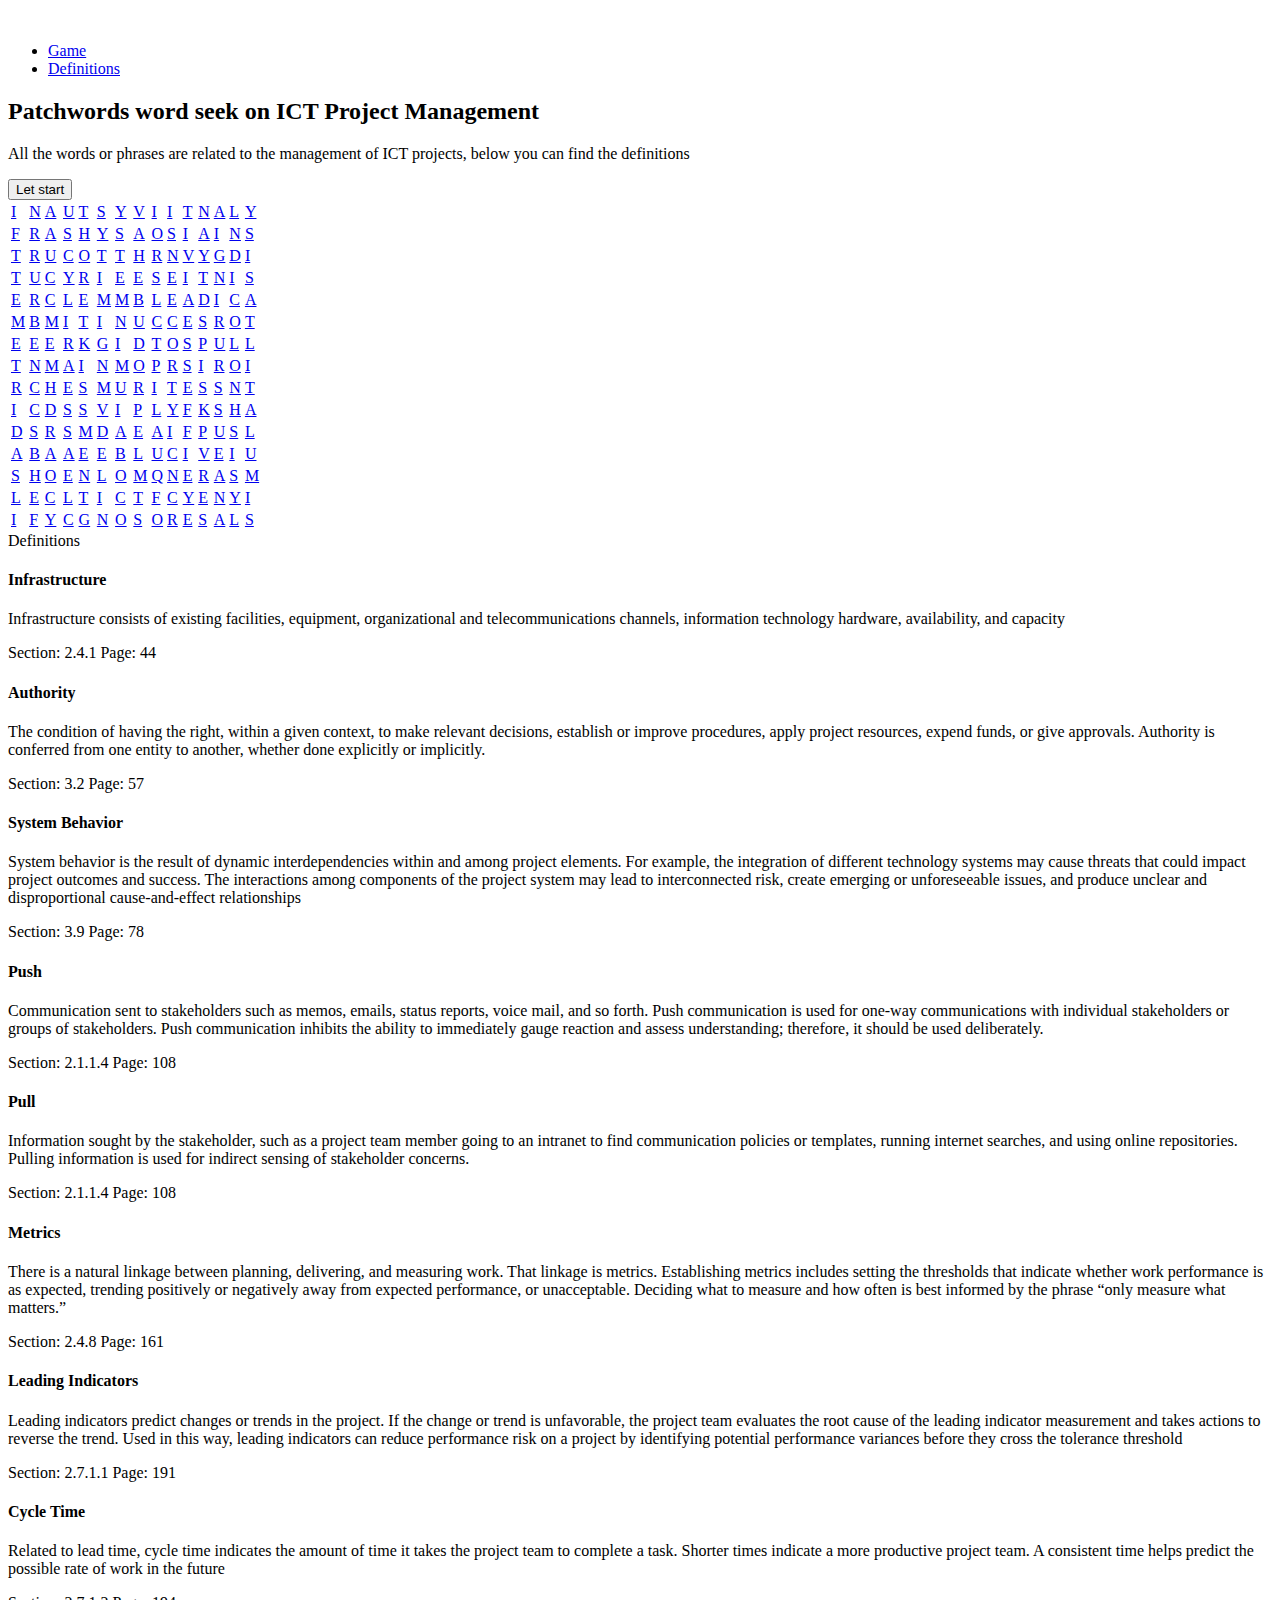
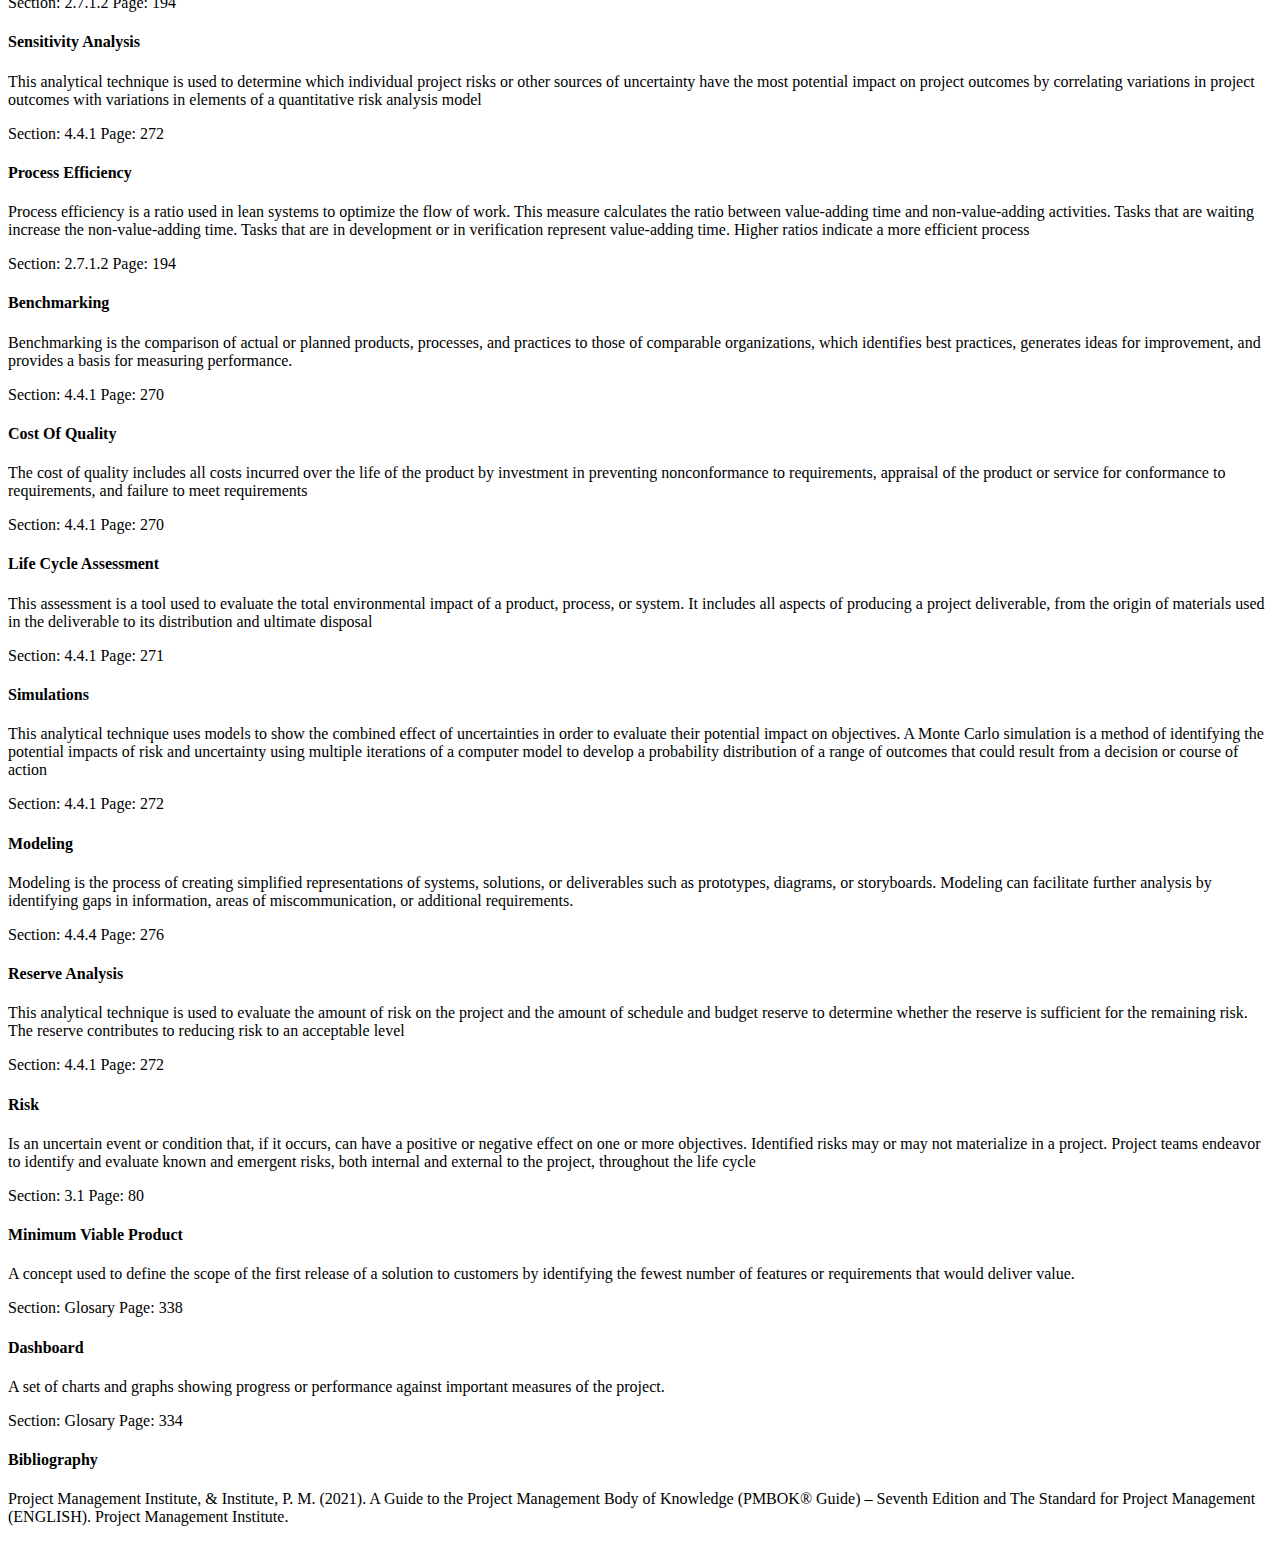
==== index.html @ 532b164f "Add files via upload" ====
<!DOCTYPE html>
<html lang="en">
<head>
    <meta charset="UTF-8">
    <meta http-equiv="X-UA-Compatible" content="IE=edge">
    <meta name="viewport" content="width=device-width, initial-scale=1.0">
    <title>Patchwords</title>
    <link rel="stylesheet" href="./css/styles.css">
    <script>
        function hoverByClass(classname,colorover,colorout="transparent"){
	    var elms=document.getElementsByClassName(classname);
        var elms_def = document.getElementsByClassName(classname+'-def');

	for(var i=0;i<elms.length;i++){
		elms[i].onmouseover = function(){
			for(var k=0;k<elms.length;k++){
				elms[k].style.backgroundColor=colorover;
			}
		};
        elms[i].onclick = function(){
			for(var k=0; k<elms_def.length;k++){
				elms_def[k].style.backgroundColor=colorover;
			}
		};
		elms[i].onmouseout = function(){
			for(var k=0;k<elms.length;k++){
				elms[k].style.backgroundColor=colorout;
			}
		};
	}
}
    </script>
</head>
<body>
    <header>
        <img class="logo" src="./multimedia/rompecabezas(1).png" alt="">
        <nav>
            <ul>
                <li><a  class="game" href="#game">Game</a></li>
                <li><a class="definitions" href="#definitionss">Definitions</a></li>
            </ul>
        </nav>
    </header>


    <h2 class="title"> Patchwords word seek on ICT Project Management</h2>
    <p class="description"> All the words or phrases are related to the management of ICT projects, below you can find the definitions</p>
    <button class="boton"> Let start</button>

    <div class="table-container">
        <a id="game"></a>
    <table class="default">
        <tr>
            <td class="infrastructure"> <a href="#infrastructure-def"> I </a></td>
            <td class="infrastructure"> <a href="#infrastructure-def"> N </a></td>
            <td class="authority"> <a href="#authority-def"> A </a></td>
            <td class="authority"> <a href="#authority-def"> U </a></td>
            <td class="authority"> <a href="#authority-def"> T </a></td>
            <td class="systembehavior"> <a href="#systembehavior-def"> S </a></td>
            <td class="systembehavior"> <a href="#systembehavior-def"> Y </a></td>
            <td class="systembehavior"> <a href="#systembehavior-def"> V </a></td>
            <td class="systembehavior"> <a href="#systembehavior-def"> I </a></td>
            <td class="sensitivityanalysis"> <a href="#sensitivityanalysis-def"> I </a></td>
            <td class="sensitivityanalysis"> <a href="#sensitivityanalysis-def"> T </a></td>
            <td class="sensitivityanalysis"> <a href="#sensitivityanalysis-def"> N </a></td>
            <td class="sensitivityanalysis"> <a href="#sensitivityanalysis-def"> A </a></td>
            <td class="sensitivityanalysis"> <a href="#sensitivityanalysis-def"> L </a></td>
            <td class="sensitivityanalysis"> <a href="#sensitivityanalysis-def"> Y </a></td>
        </tr>

        <tr>
            <td class="infrastructure"> <a href="#infrastructure-def"> F </a></td>
            <td class="infrastructure"> <a href="#infrastructure-def"> R </a></td>
            <td class="infrastructure"> <a href="#infrastructure-def"> A </a></td>
            <td class="infrastructure"> <a href="#infrastructure-def"> S </a></td>
            <td class="authority"> <a href="#authority-def"> H </a></td>
            <td class="authority"> <a href="#authority-def"> Y </a></td>
            <td class="systembehavior"> <a href="#systembehavior-def"> S </a></td>
            <td class="systembehavior"> <a href="#systembehavior-def"> A </a></td>
            <td class="systembehavior"> <a href="#systembehavior-def"> O </a></td>
            <td class="sensitivityanalysis"> <a href="#sensitivityanalysis-def"> S </a></td>
            <td class="sensitivityanalysis"> <a href="#sensitivityanalysis-def"> I </a></td>
            <td class="sensitivityanalysis"> <a href="#sensitivityanalysis-def"> A </a></td>
            <td class="leadingindicators"> <a href="#leadingindicators-def"> I </a></td>
            <td class="leadingindicators"> <a href="#leadingindicators-def"> N </a></td>
            <td class="sensitivityanalysis"> <a href="#sensitivityanalysis-def"> S </a></td>
        </tr>
        <tr>
            <td class="infrastructure"> <a href="#infrastructure-def"> T </a></td>
            <td class="infrastructure"> <a href="#infrastructure-def"> R </a></td>
            <td class="infrastructure"> <a href="#infrastructure-def"> U </a></td>
            <td class="infrastructure"> <a href="#infrastructure-def"> C </a></td>
            <td class="authority"> <a href="#authority-def"> O </a></td>
            <td class="authority"> <a href="#authority-def"> T </a></td>
            <td class="systembehavior"> <a href="#systembehavior-def"> T </a></td>
            <td class="systembehavior"> <a href="#systembehavior-def"> H </a></td>
            <td class="systembehavior"> <a href="#systembehavior-def"> R </a></td>
            <td class="sensitivityanalysis"> <a href="#sensitivityanalysis-def"> N </a></td>
            <td class="sensitivityanalysis"> <a href="#sensitivityanalysis-def"> V </a></td>
            <td class="sensitivityanalysis"> <a href="#sensitivityanalysis-def"> Y </a></td>
            <td class="leadingindicators"> <a href="#leadingindicators-def"> G </a></td>
            <td class="leadingindicators"> <a href="#leadingindicators-def"> D </a></td>
            <td class="sensitivityanalysis"> <a href="#sensitivityanalysis-def"> I </a></td>
        </tr>
        <tr>
            <td class="infrastructure"> <a href="#infrastructure-def"> T </a></td>
            <td class="infrastructure"> <a href="#infrastructure-def"> U </a></td>
            <td class="cycletime"> <a href="#cycletime-def"> C </a></td>
            <td class="cycletime"> <a href="#cycletime-def"> Y </a></td>
            <td class="authority"> <a href="#authority-def"> R </a></td>
            <td class="authority"> <a href="#authority-def"> I </a></td>
            <td class="systembehavior"> <a href="#systembehavior-def"> E </a></td>
            <td class="systembehavior"> <a href="#systembehavior-def"> E </a></td>
            <td class="sensitivityanalysis"> <a href="#sensitivityanalysis-def"> S </a></td>
            <td class="sensitivityanalysis"> <a href="#sensitivityanalysis-def"> E </a></td>
            <td class="sensitivityanalysis"> <a href="#sensitivityanalysis-def"> I </a></td>
            <td class="sensitivityanalysis"> <a href="#sensitivityanalysis-def"> T </a></td>
            <td class="leadingindicators"> <a href="#leadingindicators-def"> N </a></td>
            <td class="leadingindicators"> <a href="#leadingindicators-def"> I </a></td>
            <td class="sensitivityanalysis"> <a href="#sensitivityanalysis-def"> S </a></td>
        </tr>
        <tr>
            <td class="infrastructure"> <a href="#infrastructure-def"> E </a></td>
            <td class="infrastructure"> <a href="#infrastructure-def"> R </a></td>
            <td class="cycletime"> <a href="#cycletime-def"> C </a></td>
            <td class="cycletime"> <a href="#cycletime-def"> L </a></td>
            <td class="cycletime"> <a href="#cycletime-def"> E </a></td>
            <td class="minimumviableproduct"> <a href="#minimumviableproduct-def"> M </a></td>
            <td class="systembehavior"> <a href="#systembehavior-def"> M </a></td>
            <td class="systembehavior"> <a href="#systembehavior-def"> B </a></td>
            <td class="leadingindicators"> <a href="#leadingindicators-def"> L </a></td>
            <td class="leadingindicators"> <a href="#leadingindicators-def"> E </a></td>
            <td class="leadingindicators"> <a href="#leadingindicators-def"> A </a></td>
            <td class="leadingindicators"> <a href="#leadingindicators-def"> D </a></td>
            <td class="leadingindicators"> <a href="#leadingindicators-def"> I </a></td>
            <td class="leadingindicators"> <a href="#leadingindicators-def"> C </a></td>
            <td class="leadingindicators"> <a href="#leadingindicators-def"> A </a></td>
        </tr>
        <tr>
            <td class="metrics"> <a href="#metrics-def"> M </a></td>
            <td class="benchmarking"> <a href="#benchmarking-def"> B </a></td>
            <td class="cycletime"> <a href="#cycletime-def"> M </a></td>
            <td class="cycletime"> <a href="#cycletime-def"> I </a></td>
            <td class="cycletime"> <a href="#cycletime-def"> T </a></td>
            <td class="minimumviableproduct"> <a href="#minimumviableproduct-def"> I </a></td>
            <td class="minimumviableproduct"> <a href="#minimumviableproduct-def"> N </a></td>
            <td class="minimumviableproduct"> <a href="#minimumviableproduct-def"> U </a></td>
            <td class="minimumviableproduct"> <a href="#minimumviableproduct-def"> C </a></td>
            <td class="processefficiency"> <a href="#leadingindicators-def"> C </a></td>
            <td class="processefficiency"> <a href="#leadingindicators-def"> E </a></td>
            <td class="leadingindicators"> <a href="#leadingindicators-def"> S </a></td>
            <td class="leadingindicators"> <a href="#leadingindicators-def"> R </a></td>
            <td class="leadingindicators"> <a href="#leadingindicators-def"> O </a></td>
            <td class="leadingindicators"> <a href="#leadingindicators-def"> T </a></td>
        </tr>
        <tr>
            <td class="metrics"> <a href="#metrics-def"> E </a></td>
            <td class="benchmarking"> <a href="#benchmarking-def"> E </a></td>
            <td class="cycletime"> <a href="#cycletime-def"> E </a></td>
            <td class="benchmarking"> <a href="#benchmarking-def"> R </a></td>
            <td class="benchmarking"> <a href="#benchmarking-def"> K </a></td>
            <td class="benchmarking"> <a href="#benchmarking-def"> G </a></td>
            <td class="minimumviableproduct"> <a href="#minimumviableproduct-def"> I </a></td>
            <td class="minimumviableproduct"> <a href="#minimumviableproduct-def"> D </a></td>
            <td class="minimumviableproduct"> <a href="#minimumviableproduct-def"> T </a></td>
            <td class="processefficiency"> <a href="#processefficiency-def"> O </a></td>
            <td class="processefficiency"> <a href="#processefficiency-def"> S </a></td>
            <td class="pull"> <a href="#pull-def"> P </a></td>
            <td class="pull"> <a href="#pull-def"> U </a></td>
            <td class="pull"> <a href="#pull-def"> L </a></td>
            <td class="pull"> <a href="#pull-def"> L </a></td>
        </tr>
        <tr>
            <td class="metrics"> <a href="#metrics-def"> T </a></td>
            <td class="benchmarking"> <a href="#benchmarking-def"> N </a></td>
            <td class="benchmarking"> <a href="#benchmarking-def"> M </a></td>
            <td class="benchmarking"> <a href="#benchmarking-def"> A </a></td>
            <td class="benchmarking"> <a href="#benchmarking-def"> I </a></td>
            <td class="benchmarking"> <a href="#benchmarking-def"> N </a></td>
            <td class="minimumviableproduct"> <a href="#minimumviableproduct-def"> M </a></td>
            <td class="minimumviableproduct"> <a href="#minimumviableproduct-def"> O </a></td>
            <td class="processefficiency"> <a href="#processefficiency-def"> P </a></td>
            <td class="processefficiency"> <a href="#processefficiency-def"> R </a></td>
            <td class="processefficiency"> <a href="#processefficiency-def"> S </a></td>
            <td class="risk"> <a href="#risk-def"> I </a></td>
            <td class="risk"> <a href="#risk-def"> R </a></td>
            <td class="simulations"> <a href="#simulations-def"> O </a></td>
            <td class="simulations"> <a href="#simulations-def"> I </a></td>
        </tr>
        <tr>
            <td class="metrics"> <a href="#metrics-def"> R </a></td>
            <td class="benchmarking"> <a href="#benchmarking-def"> C </a></td>
            <td class="benchmarking"> <a href="#benchmarking-def"> H </a></td>
            <td class="lifecycleassessment"> <a href="#lifecycleassessment-def"> E </a></td>
            <td class="lifecycleassessment"> <a href="#lifecycleassessment-def"> S </a></td>
            <td class="minimumviableproduct"> <a href="#minimumviableproduct-def"> M </a></td>
            <td class="minimumviableproduct"> <a href="#minimumviableproduct-def"> U </a></td>
            <td class="minimumviableproduct"> <a href="#minimumviableproduct-def"> R </a></td>
            <td class="costofquality"> <a href="#costofquality-def"> I </a></td>
            <td class="costofquality"> <a href="#costofquality-def"> T </a></td>
            <td class="processefficiency"> <a href="#processefficiency-def"> E </a></td>
            <td class="risk"> <a href="#risk-def"> S </a></td>
            <td class="simulations"> <a href="#simulations-def"> S </a></td>
            <td class="simulations"> <a href="#simulations-def"> N </a></td>
            <td class="simulations"> <a href="#simulations-def"> T </a></td>
        </tr>
        <tr>
            <td class="metrics"> <a href="#metrics-def"> I </a></td>
            <td class="metrics"> <a href="#metrics-def"> C </a></td>
            <td class="dashboard"> <a href="#dashboard-def"> D </a></td>
            <td class="lifecycleassessment"> <a href="#lifecycleassessment-def"> S </a></td>
            <td class="lifecycleassessment"> <a href="#lifecycleassessment-def"> S </a></td>
            <td class="minimumviableproduct"> <a href="#minimumviableproduct-def"> V </a></td>
            <td class="minimumviableproduct"> <a href="#minimumviableproduct-def"> I </a></td>
            <td class="minimumviableproduct"> <a href="#minimumviableproduct-def"> P </a></td>
            <td class="costofquality"> <a href="#costofquality-def"> L </a></td>
            <td class="costofquality"> <a href="#costofquality-def"> Y </a></td>
            <td class="processefficiency"> <a href="#processefficiency-def"> F </a></td>
            <td class="risk"> <a href="#risk-def"> K </a></td>
            <td class="push"> <a href="#push-def"> S </a></td>
            <td class="push"> <a href="#push-def"> H </a></td>
            <td class="simulations"> <a href="#simulations-def"> A </a></td>
        </tr>
        <tr>
            <td class="dashboard"> <a href="#dashboard-def"> D </a></td>
            <td class="metrics"> <a href="#metrics-def"> S </a></td>
            <td class="dashboard"> <a href="#dashboard-def"> R </a></td>
            <td class="lifecycleassessment"> <a href="#lifecycleassessment-def"> S </a></td>
            <td class="lifecycleassessment"> <a href="#lifecycleassessment-def"> M </a></td>
            <td class="modeling"> <a href="#modeling-def"> D </a></td>
            <td class="minimumviableproduct"> <a href="#minimumviableproduct-def"> A </a></td>
            <td class="minimumviableproduct"> <a href="#minimumviableproduct-def"> E </a></td>
            <td class="costofquality"> <a href="#costofquality-def"> A </a></td>
            <td class="processefficiency"> <a href="#processefficiency-def"> I </a></td>
            <td class="processefficiency"> <a href="#processefficiency-def"> F </a></td>
            <td class="push"> <a href="#push-def"> P </a></td>
            <td class="push"> <a href="#push-def"> U </a></td>
            <td class="reserveanalysis"> <a href="#reserveanalysis-def"> S </a></td>
            <td class="simulations"> <a href="#simulations-def"> L </a></td>
        </tr>
        <tr>
            <td class="dashboard"> <a href="#dashboard-def"> A </a></td>
            <td class="dashboard"> <a href="#dashboard-def"> B </a></td>
            <td class="dashboard"> <a href="#dashboard-def"> A </a></td>
            <td class="lifecycleassessment"> <a href="#lifecycleassessment-def"> A </a></td>
            <td class="lifecycleassessment"> <a href="#lifecycleassessment-def"> E </a></td>
            <td class="modeling"> <a href="#modeling-def"> E </a></td>
            <td class="minimumviableproduct"> <a href="#minimumviableproduct-def"> B </a></td>
            <td class="minimumviableproduct"> <a href="#minimumviableproduct-def"> L </a></td>
            <td class="costofquality"> <a href="#costofquality-def"> U </a></td>
            <td class="processefficiency"> <a href="#processefficiency-def"> C </a></td>
            <td class="processefficiency"> <a href="#processefficiency-def"> I </a></td>
            <td class="reserveanalysis"> <a href="#reserveanalysis-def"> V </a></td>
            <td class="reserveanalysis"> <a href="#reserveanalysis-def"> E </a></td>
            <td class="reserveanalysis"> <a href="#reserveanalysis-def"> I </a></td>
            <td class="simulations"> <a href="#simulations-def"> U </a></td>
        </tr>
        <tr>
            <td class="dashboard"> <a href="#dashboard-def"> S </a></td>
            <td class="dashboard"> <a href="#dashboard-def"> H </a></td>
            <td class="dashboard"> <a href="#dashboard-def"> O </a></td>
            <td class="lifecycleassessment"> <a href="#lifecycleassessment-def"> E </a></td>
            <td class="lifecycleassessment"> <a href="#lifecycleassessment-def"> N </a></td>
            <td class="modeling"> <a href="#modeling-def"> L </a></td>
            <td class="modeling"> <a href="#modeling-def"> O </a></td>
            <td class="modeling"> <a href="#modeling-def"> M </a></td>
            <td class="costofquality"> <a href="#costofquality-def"> Q </a></td>
            <td class="processefficiency"> <a href="#processefficiency-def"> N </a></td>
            <td class="processefficiency"> <a href="#processefficiency-def"> E </a></td>
            <td class="reserveanalysis"> <a href="#reserveanalysis-def"> R </a></td>
            <td class="reserveanalysis"> <a href="#reserveanalysis-def"> A </a></td>
            <td class="reserveanalysis"> <a href="#reserveanalysis-def"> S </a></td>
            <td class="simulations"> <a href="#simulations-def"> M </a></td>
        </tr>
        <tr>
            <td class="lifecycleassessment"> <a href="#lifecycleassessment-def"> L </a></td>
            <td class="lifecycleassessment"> <a href="#lifecycleassessment-def"> E </a></td>
            <td class="lifecycleassessment"> <a href="#lifecycleassessment-def"> C </a></td>
            <td class="lifecycleassessment"> <a href="#lifecycleassessment-def"> L </a></td>
            <td class="lifecycleassessment"> <a href="#lifecycleassessment-def"> T </a></td>
            <td class="modeling"> <a href="#modeling-def"> I </a></td>
            <td class="costofquality"> <a href="#costofquality-def"> C </a></td>
            <td class="costofquality"> <a href="#costofquality-def"> T </a></td>
            <td class="costofquality"> <a href="#costofquality-def"> F </a></td>
            <td class="processefficiency"> <a href="#processefficiency-def"> C </a></td>
            <td class="processefficiency"> <a href="#processefficiency-def"> Y </a></td>
            <td class="reserveanalysis"> <a href="#reserveanalysis-def"> E </a></td>
            <td class="reserveanalysis"> <a href="#reserveanalysis-def"> N </a></td>
            <td class="reserveanalysis"> <a href="#reserveanalysis-def"> Y </a></td>
            <td class="simulations"> <a href="#simulations-def"> I </a></td>
        </tr>
        <tr>
            <td class="lifecycleassessment"> <a href="#lifecycleassessment-def"> I </a></td>
            <td class="lifecycleassessment"> <a href="#lifecycleassessment-def"> F </a></td>
            <td class="lifecycleassessment"> <a href="#lifecycleassessment-def"> Y </a></td>
            <td class="lifecycleassessment"> <a href="#lifecycleassessment-def"> C </a></td>
            <td class="modeling"> <a href="#modeling-def"> G </a></td>
            <td class="modeling"> <a href="#modeling-def"> N </a></td>
            <td class="costofquality"> <a href="#costofquality-def"> O </a></td>
            <td class="costofquality"> <a href="#costofquality-def"> S </a></td>
            <td class="costofquality"> <a href="#costofquality-def"> O </a></td>
            <td class="reserveanalysis"> <a href="#reserveanalysis-def"> R </a></td>
            <td class="reserveanalysis"> <a href="#reserveanalysis-def"> E </a></td>
            <td class="reserveanalysis"> <a href="#reserveanalysis-def"> S </a></td>
            <td class="reserveanalysis"> <a href="#reserveanalysis-def"> A </a></td>
            <td class="reserveanalysis"> <a href="#reserveanalysis-def"> L </a></td>
            <td class="simulations"> <a href="#simulations-def"> S </a></td>
        </tr>

    </table>
</div>


    <div>
        <a id= "definitionss" class="enunciado"> Definitions</a>
    </div>

    <div class="definiciones1">
        <div class="infrastructure-def">
            <a id="infrastructure-def">
                <h4> Infrastructure</h4>
                <p>
                    Infrastructure consists of existing facilities, equipment, organizational and 
                    telecommunications channels, information technology hardware, availability, and capacity
                </p>

                <p class="section"> Section: 2.4.1 Page: 44</p>
            </a>
        </div>
        <div class="authority-def">
            <a id="authority-def">
                <h4>Authority</h4>
                <p>
                    The condition of having the right, within a given context, to make relevant 
                    decisions, establish or improve procedures, apply project resources, expend funds, or 
                    give approvals. Authority is conferred from one entity to another, whether done explicitly 
                    or implicitly.
                </p>
                <p class="section"> Section: 3.2 Page: 57</p>
            </a>
        </div>
        <div class="systembehavior-def">
            <a id="systembehavior-def">
                <h4>System Behavior</h4>
                <p>
                    System behavior is the result of dynamic interdependencies within 
                    and among project elements. For example, the integration of different technology systems 
                    may cause threats that could impact project outcomes and success. The interactions 
                    among components of the project system may lead to interconnected risk, create emerging 
                    or unforeseeable issues, and produce unclear and disproportional cause-and-effect 
                    relationships   
                </p>
                <p class="section"> Section: 3.9 Page: 78</p>
            </a>
        </div>
        <div class="push-def">
            <a id="push-def">
                <h4>Push</h4>
                <p>
                    Communication sent to stakeholders such as memos, emails, status reports, 
voice mail, and so forth. Push communication is used for one-way communications with 
individual stakeholders or groups of stakeholders. Push communication inhibits the ability 
to immediately gauge reaction and assess understanding; therefore, it should be used 
deliberately.
                </p>
                <p class="section"> Section: 2.1.1.4 Page: 108</p>
            </a>
        </div>
        <div class="pull-def">
            <a id="pull-def">
                <h4>Pull</h4>
                <p>
                    Information sought by the stakeholder, such as a project team member going to an 
intranet to find communication policies or templates, running internet searches, and using 
online repositories. Pulling information is used for indirect sensing of stakeholder concerns.

                </p>
                <p class="section"> Section: 2.1.1.4 Page: 108</p>
            </a>
        </div>
        <div class="metrics-def">
            <a  id="metrics-def">
                <h4>Metrics</h4>
                <p>
                    There is a natural linkage between planning, delivering, and measuring work. That linkage is 
metrics. Establishing metrics includes setting the thresholds that indicate whether work performance 
is as expected, trending positively or negatively away from expected performance, or unacceptable. 
Deciding what to measure and how often is best informed by the phrase “only measure what matters.”
                </p>
                <p class="section"> Section: 2.4.8 Page: 161</p>
            </a>
        </div>
        <div class="leadingindicators-def">
            <a id="leadingindicators-def">
                <h4>Leading Indicators</h4>
                <p>
                    Leading indicators predict changes or trends in the project. If the 
                    change or trend is unfavorable, the project team evaluates the root cause of the leading 
                    indicator measurement and takes actions to reverse the trend. Used in this way, leading 
                    indicators can reduce performance risk on a project by identifying potential performance 
                    variances before they cross the tolerance threshold
                </p>
                <p class="section"> Section: 2.7.1.1 Page: 191</p>
            </a>
        </div>
        <div class="cycletime-def">
            <a id="cycletime-def">
                <h4>Cycle Time</h4>
                <p>
                    Related to lead time, cycle time indicates the amount of time it takes the 
                    project team to complete a task. Shorter times indicate a more productive project team. 
                    A consistent time helps predict the possible rate of work in the future
                
                </p>
                <p class="section"> Section: 2.7.1.2 Page: 194</p>
            </a>
        </div>

        <div class="sensitivityanalysis-def">
            <a id="sensitivityanalysis-def">
                <h4>Sensitivity Analysis</h4>
                <p>
                    This analytical technique is used to determine which individual project 
                    risks or other sources of uncertainty have the most potential impact on project outcomes by 
                    correlating variations in project outcomes with variations in elements of a quantitative risk 
                    analysis model
                </p>
                <p class="section"> Section: 4.4.1 Page: 272</p>
            </a>
        </div>
    </div>






    <div class="definiciones2">
        <div class="processefficiency-def">
            <a id="processefficiency-def">
                <h4> Process Efficiency</h4>
                <p> 
                    Process efficiency is a ratio used in lean systems to optimize the flow 
                    of work. This measure calculates the ratio between value-adding time and non-value-adding 
                    activities. Tasks that are waiting increase the non-value-adding time. Tasks that are in 
                    development or in verification represent value-adding time. Higher ratios indicate a more 
                    efficient process
                    
                </p>
                <p class="section"> Section: 2.7.1.2 Page: 194</p>
            </a>
        </div>
        <div class="benchmarking-def">
            <a id="benchmarking-def">
                <h4>Benchmarking</h4>
                <p>
                    Benchmarking is the comparison of actual or planned products, processes, 
                    and practices to those of comparable organizations, which identifies best practices, 
                    generates ideas for improvement, and provides a basis for measuring performance.
                </p>
                <p class="section"> Section: 4.4.1 Page: 270</p>
            </a>
        </div>
        <div class="costofquality-def">
            <a id="costofquality-def">
                <h4>Cost Of Quality</h4>
                <p>
                    The cost of quality includes all costs incurred over the life of the product 
                    by investment in preventing nonconformance to requirements, appraisal of the product or 
                    service for conformance to requirements, and failure to meet requirements 
                </p>
                <p class="section"> Section: 4.4.1 Page: 270</p>
            </a>
        </div>
        <div class="lifecycleassessment-def">
            <a id="lifecycleassessment-def">
                <h4>Life Cycle Assessment</h4>
                <p>
                    This assessment is a tool used to evaluate the total environmental 
                    impact of a product, process, or system. It includes all aspects of producing a project 
                    deliverable, from the origin of materials used in the deliverable to its distribution and 
                    ultimate disposal

                </p>
                <p class="section"> Section: 4.4.1 Page: 271</p>
            </a>
        </div>
        <div class="simulations-def">
            <a id="simulations-def">
                <h4>Simulations</h4>
                <p>
                    This analytical technique uses models to show the combined effect of 
                    uncertainties in order to evaluate their potential impact on objectives. A Monte Carlo 
                    simulation is a method of identifying the potential impacts of risk and uncertainty using 
                    multiple iterations of a computer model to develop a probability distribution of a range of 
                    outcomes that could result from a decision or course of action

                </p>
                <p class="section"> Section: 4.4.1 Page: 272</p>
            </a>
        </div>
        <div class="modeling-def">
            <a id="modeling-def">
                <h4>Modeling</h4>
                <p> 
                    Modeling is the process of creating simplified representations of systems, 
                    solutions, or deliverables such as prototypes, diagrams, or storyboards. Modeling can 
                    facilitate further analysis by identifying gaps in information, areas of miscommunication, 
                    or additional requirements.
                
                </p>
                <p class="section"> Section: 4.4.4 Page: 276</p>
            </a>
        </div>
        <div class="reserveanalysis-def">
            <a id="reserveanalysis-def">
                <h4>Reserve Analysis</h4>
                <p>
                    This analytical technique is used to evaluate the amount of risk on 
                    the project and the amount of schedule and budget reserve to determine whether the 
                    reserve is sufficient for the remaining risk. The reserve contributes to reducing risk to an 
                    acceptable level

                </p>
                <p class="section"> Section: 4.4.1 Page: 272</p>
            </a>
        </div>
        <div class="risk-def">
            <a id="risk-def">
                <h4>Risk</h4>
                <p>
                    Is an uncertain event or condition that, if it occurs, can have a positive or negative effect 
                    on one or more objectives. Identified risks may or may not materialize in a project. Project teams 
                    endeavor to identify and evaluate known and emergent risks, both internal and external to the 
                    project, throughout the life cycle
                </p>
                <p class="section"> Section: 3.1 Page: 80</p>
            </a>
        </div>

        <div class="minimumviableproduct-def">
            <a id="minimumviableproduct-def">
                <h4>Minimum Viable Product</h4>
                <p>
                    A concept used to define the scope of the first release of a solution 
                    to customers by identifying the fewest number of features or requirements that would deliver value.
                </p>
                <p class="section"> Section: Glosary Page: 338</p>
            </a>
        </div>

        
        <div class="dashboard-def">
            <a id="dashboard-def">
                <h4>Dashboard</h4>
                <p>
                    A set of charts and graphs showing progress or performance against important 
                    measures of the project.
                </p>
                <p class="section"> Section: Glosary Page: 334</p>
            </a>
        </div>

    <div>
        <h4 class="bibliography">Bibliography</h4>
        <p class="bibliography2">
            Project Management Institute, & Institute, P. M. (2021). A Guide to the Project Management Body of Knowledge (PMBOK® Guide) – Seventh Edition and The Standard for Project Management (ENGLISH). Project Management Institute.
            
        </p>
    </div>
    </div>

</body>

<script>
    hoverByClass("infrastructure","#d283d6");
    hoverByClass("authority","#ff8787");
    hoverByClass("systembehavior","#FFB148");
    hoverByClass("push","#FF6F48");
    hoverByClass("pull","#C748FF");
    hoverByClass("metrics","#FF83B0");
    hoverByClass("leadingindicators","#FF6868");
    hoverByClass("cycletime","#CD8CFF");
    hoverByClass("processefficiency","#FF4BAC");
    hoverByClass("benchmarking","#FF992B");
    hoverByClass("costofquality","#D900D8");
    hoverByClass("lifecycleassessment","#FF976D");
    hoverByClass("simulations","#FF6D6D");
    hoverByClass("risk","#D34DFF");
    hoverByClass("sensitivityanalysis","#FFB427");
    hoverByClass("minimumviableproduct","#FF7171");
    hoverByClass("dashboard","#9C4DFF");
    hoverByClass("reserveanalysis","#FFAB57");
    hoverByClass("modeling","#F271FF");
    
</script>
</html>
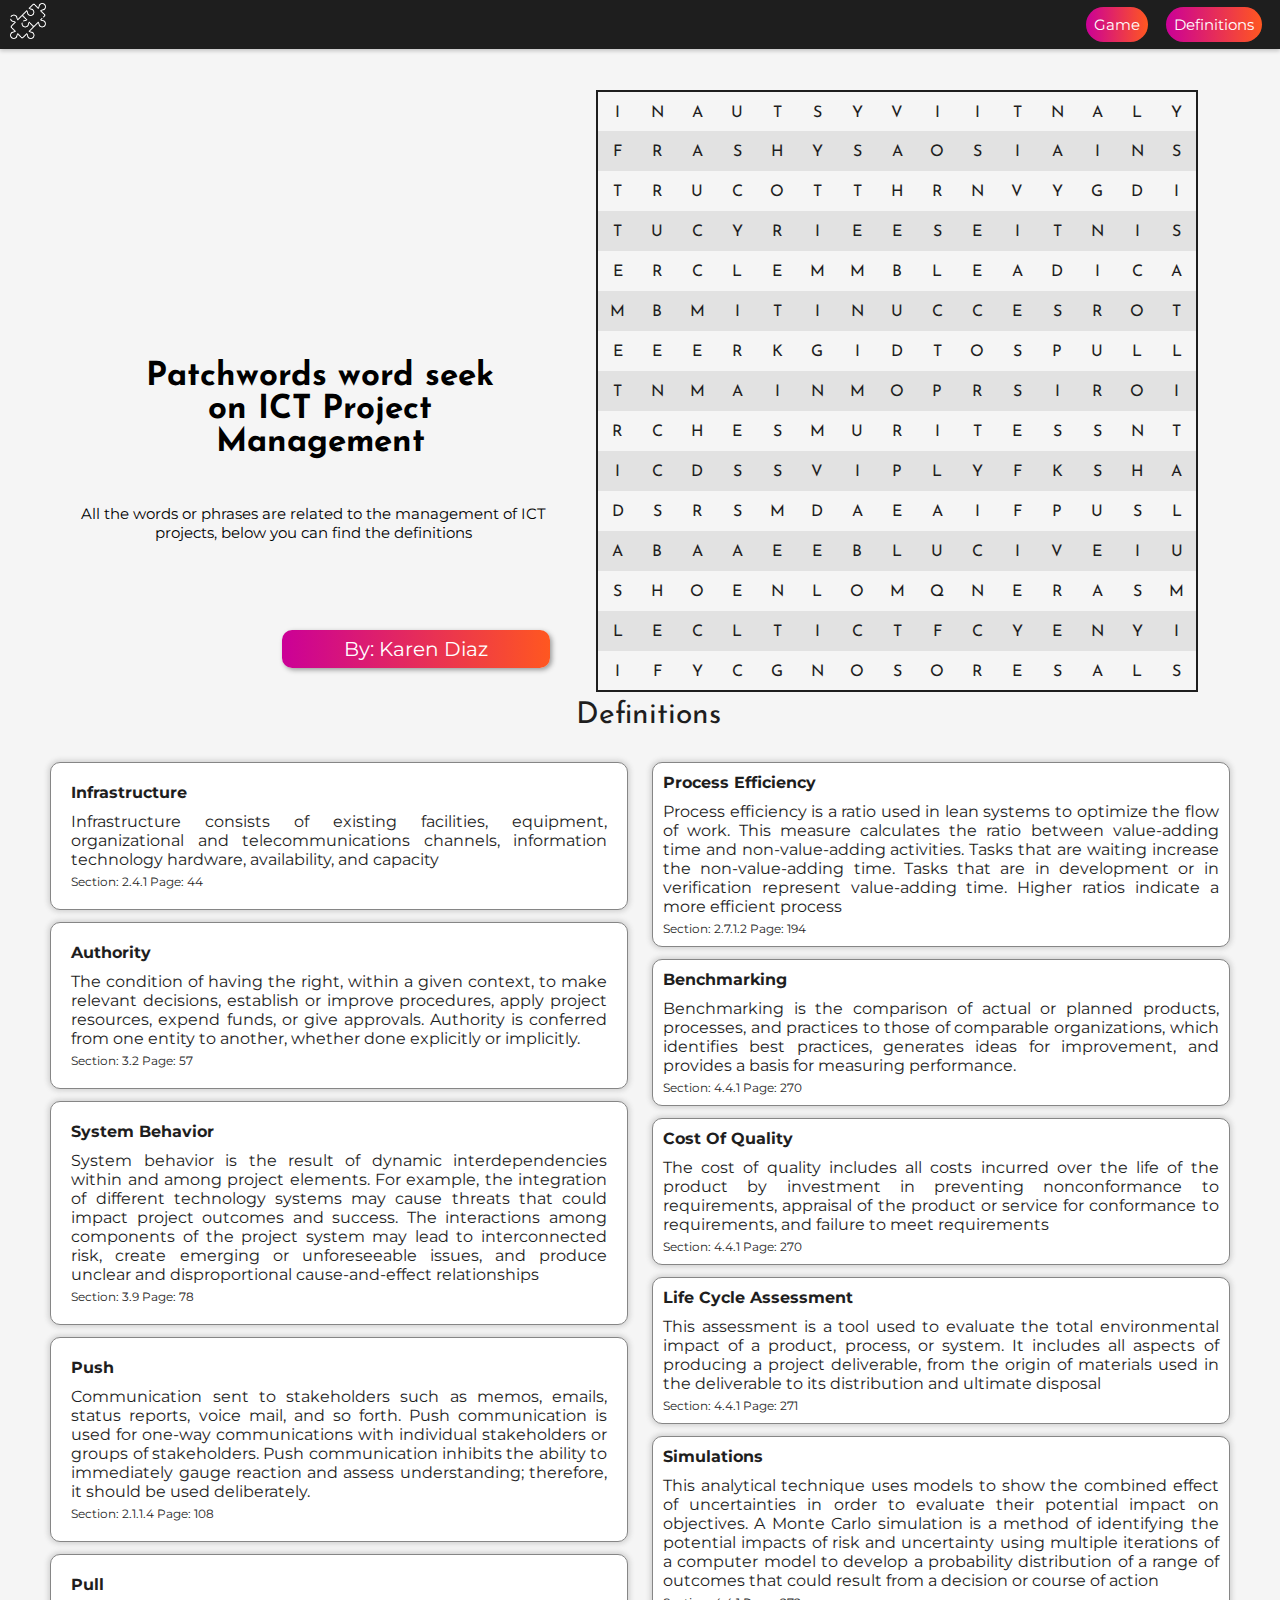
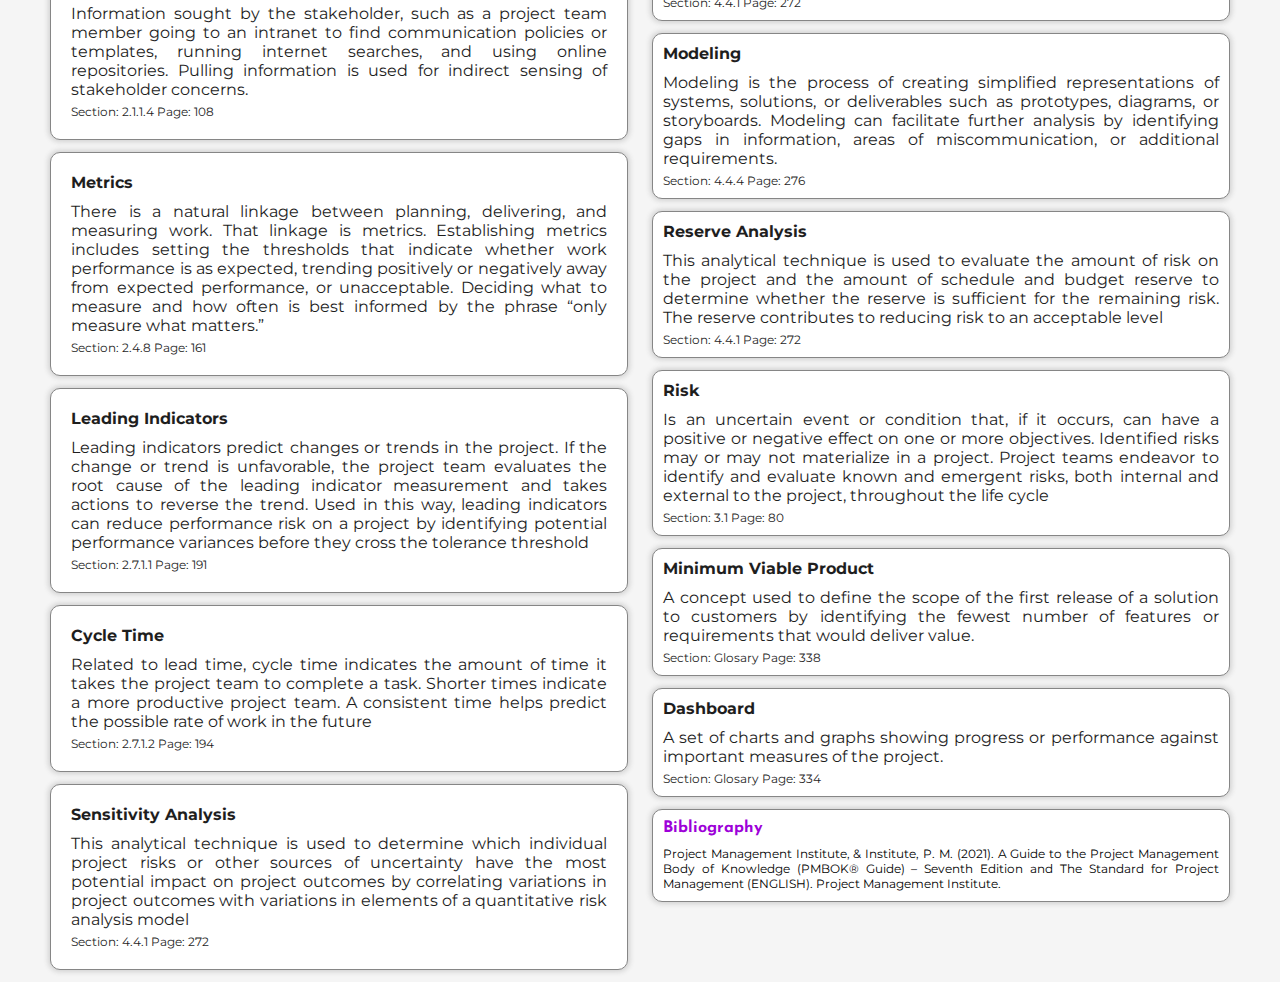
==== commit 200511b6: "feat(name): name and favicon added" ====
--- a/index.html
+++ b/index.html
@@ -5,6 +5,7 @@
     <meta http-equiv="X-UA-Compatible" content="IE=edge">
     <meta name="viewport" content="width=device-width, initial-scale=1.0">
     <title>Patchwords</title>
+    <link rel="icon" href="./multimedia/rompecabezas(1).png">
     <link rel="stylesheet" href="./css/styles.css">
     <script>
         function hoverByClass(classname,colorover,colorout="transparent"){
@@ -45,7 +46,7 @@
 
     <h2 class="title"> Patchwords word seek on ICT Project Management</h2>
     <p class="description"> All the words or phrases are related to the management of ICT projects, below you can find the definitions</p>
-    <button class="boton"> Let start</button>
+    <button class="boton">By: Karen Diaz</button>
 
     <div class="table-container">
         <a id="game"></a>
--- a/css/styles.css
+++ b/css/styles.css
@@ -0,0 +1,217 @@
+@import url('https://fonts.googleapis.com/css2?family=Montserrat:wght@300&display=swap');
+@import url('https://fonts.googleapis.com/css2?family=Montserrat:wght@300&family=Noto+Sans+Syloti+Nagri&display=swap');
+@import url('https://fonts.googleapis.com/css2?family=Josefin+Sans:wght@500&display=swap');
+@import url('https://fonts.googleapis.com/css2?family=Josefin+Sans:wght@300&display=swap');
+@import url('https://fonts.googleapis.com/css2?family=Montserrat:wght@300&display=swap');
+*{
+    padding: 0;
+    margin: 0;
+    box-sizing: border-box;
+}
+body{
+    background-color:  #f5f5f5  ;
+}
+header{
+    box-shadow: 0 2px 4px 0 rgba(0,0,0,0.2);
+    background-color: #1e1e1e;
+    width: 100%;
+    position: fixed;
+    z-index: 100;
+}
+nav{
+    float: right;
+
+}
+
+nav ul{
+    list-style: none;
+    overflow: hidden;
+}
+
+nav ul li{
+    float: left;
+    font-size: 15px;
+    
+    padding-right: 18px;
+    padding-bottom: 7px;
+    padding-top: 7px;
+}
+
+nav ul li a{
+    display: block;
+    color: #ffff;
+    text-decoration: none;
+    font-family: 'Montserrat', sans-serif;
+}
+
+.game{
+    border-radius: 35px;
+    padding: 8px;
+    background: linear-gradient(90deg, rgba(203,0,151,1) 0%, rgba(255,87,32,1) 100%);
+}
+
+.definitions{
+    border-radius: 35px;
+    padding: 8px;
+    background: linear-gradient(90deg, rgba(203,0,151,1) 0%, rgba(255,87,32,1) 100%);
+
+}
+.logo{
+    position: absolute;
+    height: 36px;
+    width: 36px;
+    left: 10px;
+    top:3px;
+}
+
+.title{
+
+    position: absolute;
+    left: 10%;
+    right: 60%;
+    font-size: 33px;
+    text-align: center;
+    top: 40%;
+    font-family: 'Josefin Sans', sans-serif;
+}
+
+.description{
+    position: absolute;
+    left: 6%;
+    right: 57%;
+    text-align:center;
+    font-size: 15px;
+    top: 56%;
+    font-family: 'Montserrat', sans-serif;
+}
+
+.boton{
+    position: absolute;
+    left: 22%;
+    right: 57%;
+    text-align:center;
+    font-size: 20px;
+    top: 70%;
+    font-family: 'Montserrat', sans-serif;
+    border-radius: 10px;
+    border: none;
+    padding: 7px;
+    color: #ffff;
+    background: linear-gradient(90deg, rgba(203,0,151,1) 0%, rgba(255,87,32,1) 100%);
+    box-shadow: 2px 2px 5px #999;
+
+
+}
+
+
+table {
+    position: absolute;
+    top: 10%;
+    left: calc(70% - 300px);
+    border: 2px solid  #1e1e1e ;
+    text-align: center;
+    border-collapse: collapse;
+    justify-content: center;
+ }
+
+
+
+ tr, td {
+    height: 15px;
+    width: 10px;
+
+ }
+
+tr:nth-child(even){
+    background-color:  #e2e2e2 ;
+}
+
+
+ .default td {
+    width: 40px; /*Aquí va el ancho de la Celda*/
+    height: 40px ; /*Aquí el Alto*/
+}
+
+a{
+    text-decoration: none;
+    font-family: 'Josefin Sans', sans-serif;
+    color: #1e1e1e;
+    font-weight: 2px;
+}
+
+.enunciado{
+
+    position: absolute;
+    top: 700px;
+    left: 45%;
+    font-size:30px ;
+    
+    font-family: 'Josefin Sans', sans-serif;
+
+}
+
+.definiciones1{
+    position: absolute;
+    top: 750px;
+    left: 3%;
+    right: 50%;
+}
+
+.definiciones2{
+    position: absolute;
+    top: 750px;
+    left: 50%;
+    right: 3%;
+}
+
+.definiciones1> div{
+    padding:20px;
+    text-align: justify;
+    border: 0.5px solid #868686;
+    margin: 12px;
+    background-color: white;
+    border-radius: 10px;
+    -webkit-box-shadow: 0 0 5px 2px lightgrey;
+    -moz-box-shadow: 0 0 5px 2px lightgrey;
+    box-shadow: 0 0 5px 2px lightgrey;
+}
+
+.definiciones2> div{
+    padding:10px;
+    text-align: justify;
+    border: 0.5px solid #868686;
+    margin: 12px;
+    border-radius: 10px;
+    background-color: white;
+    border-radius: 10px;
+    -webkit-box-shadow: 0 0 5px 2px lightgrey;
+    -moz-box-shadow: 0 0 5px 2px lightgrey;
+    box-shadow: 0 0 5px 2px lightgrey;
+}
+
+p{
+    font-family: 'Montserrat', sans-serif;  
+}
+
+h4{
+    font-family: 'Montserrat', sans-serif;
+    margin-bottom: 10px;
+}
+
+.bibliography{
+    color:#9d00d8 ;
+    font-family: 'Josefin Sans', sans-serif;
+
+}
+
+.bibliography2{
+    font-size: 12px;
+}
+
+.section{
+    font-size: 12px;
+    padding-top: 5px;
+}
+
+
+
